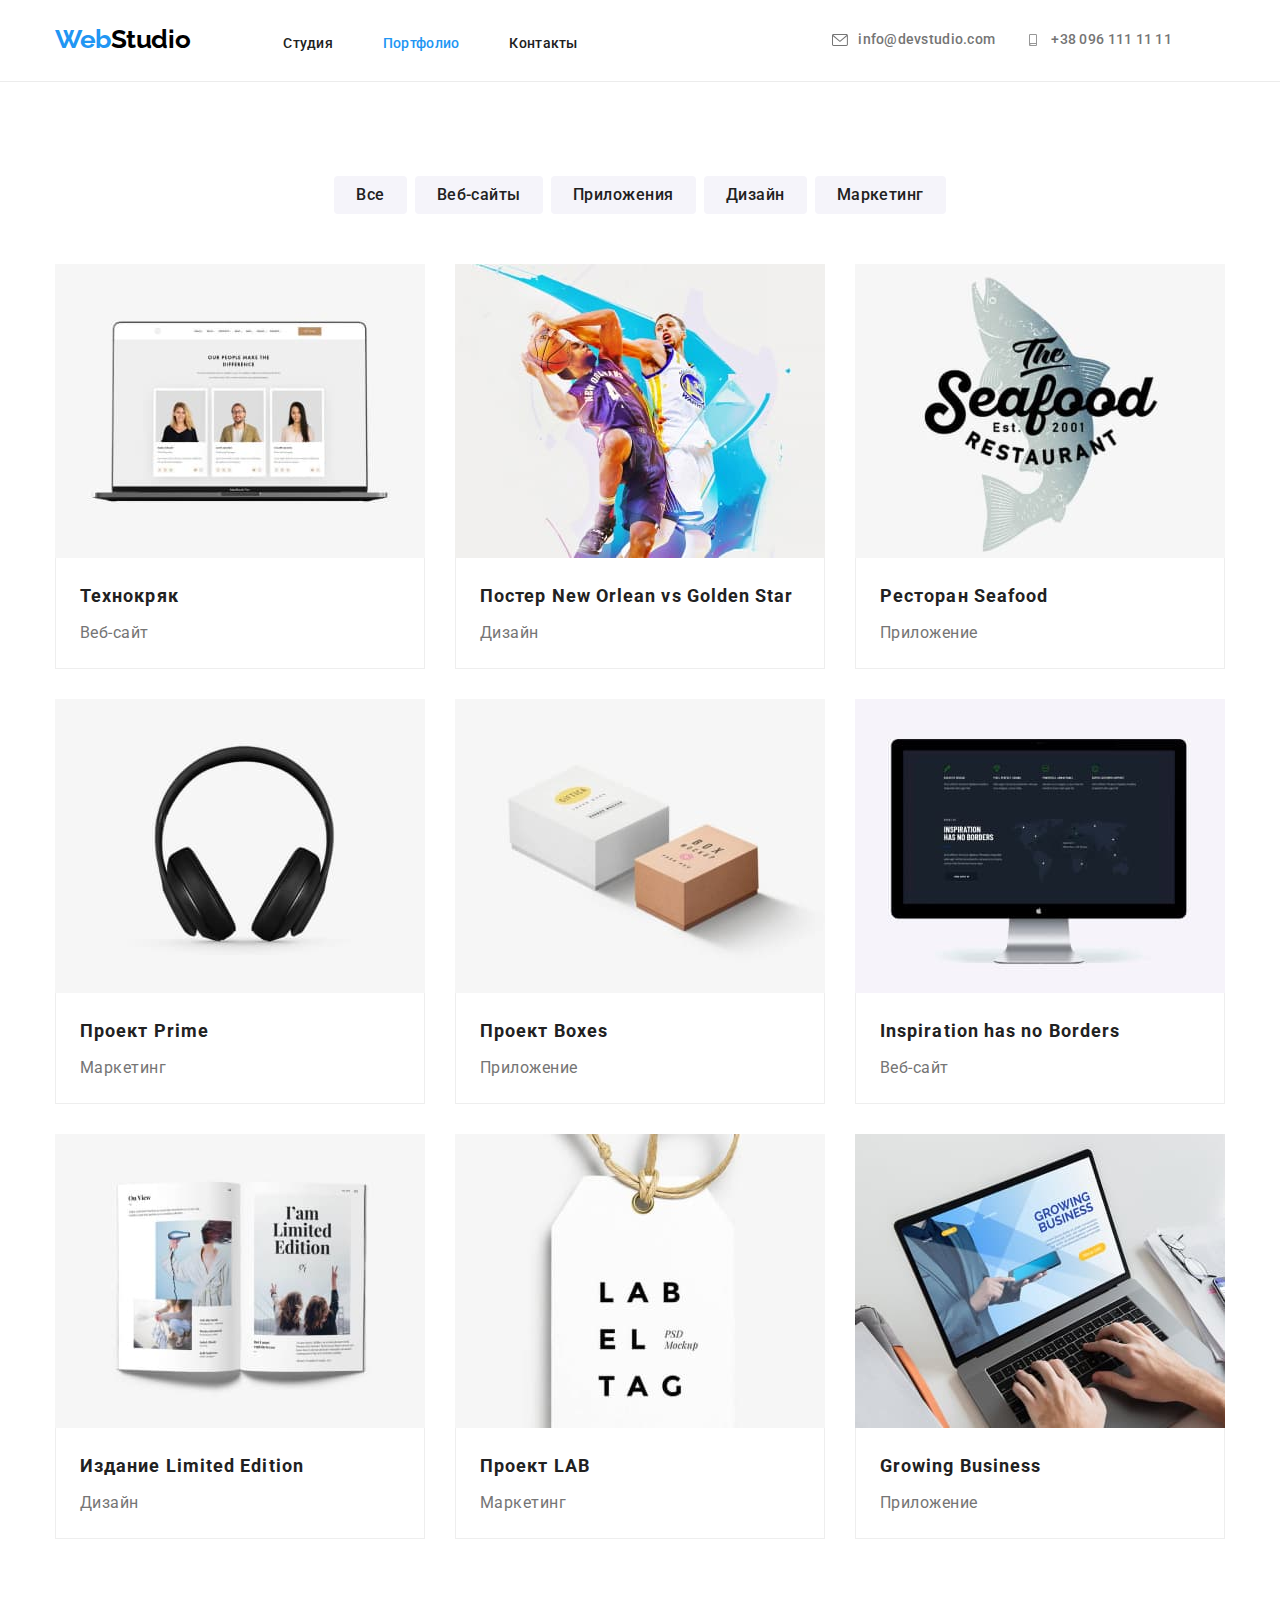
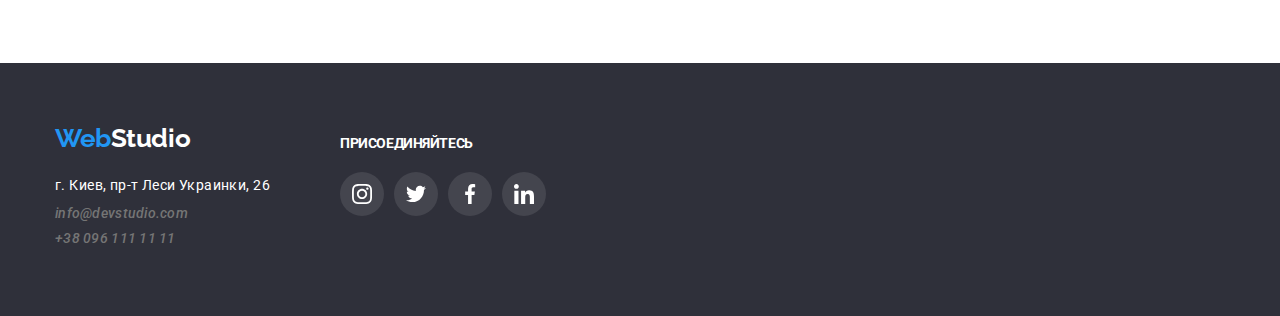
==== portfolio.html @ 840f4a46 "added files" ====
<!DOCTYPE html>
<html lang="ru">

<head>
    <meta charset="UTF-8">
    <meta http-equiv="X-UA-Compatible" content="IE=edge">
    <meta name="viewport" content="width=device-width, initial-scale=1.0">
    <title>Web Studio</title>
    <link rel="preconnect" href="https://fonts.googleapis.com">
    <link rel="preconnect" href="https://fonts.gstatic.com" crossorigin>
    <link
        href="https://fonts.googleapis.com/css2?family=Raleway:wght@700&family=Roboto:wght@400;500;700;900&display=swap"
        rel="stylesheet">
    <link rel="stylesheet" href="https://cdnjs.cloudflare.com/ajax/libs/modern-normalize/1.1.0/modern-normalize.css"
        integrity="sha512-Y0MM+V6ymRKN2zStTqzQ227DWhhp4Mzdo6gnlRnuaNCbc+YN/ZH0sBCLTM4M0oSy9c9VKiCvd4Jk44aCLrNS5Q=="
        crossorigin="anonymous" referrerpolicy="no-referrer" />
    <link rel="stylesheet" href="./css/styles.css">
</head>

<body>
    <!-- header -->
    <header class="header">
        <div class="container">
            <nav>
                <a href="./index.html" class="header-logo link"><span class="header-logo-alt">Web</span>Studio</a>
                <ul class="header-nav">
                    <li> <a href="./index.html" class="link header-link">Студия</a> </li>
                    <li> <a href="./portfolio.html" class="link current header-link">Портфолио</a> </li>
                    <li> <a href="" class="link header-link">Контакты</a> </li>
                </ul>

                <ul class="header-links">
                    <li> <a href="mailto:info@devstudio.com" class="link contact-link">
                            <svg class="contacts-logo">
                                <use href="./images/sprite.svg#icon-envelope"></use>
                            </svg>
                            info@devstudio.com</a> </li>
                    <li> <a href="tel:+380961111111" class="link contact-link">
                            <svg class="contacts-logo">
                                <use href="./images/sprite.svg#icon-smartphone"></use>
                            </svg>
                            +38 096 111 11 11</a> </li>
                </ul>
            </nav>
        </div>
    </header>
    <main>
        <h1 hidden> Our portfolio </h1>

        <section class="filters section">
            <div class="container">
                <ul class="filters-list">
                    <li>
                        <button type="button" class="filters-btn btn-alt"> Все </button>
                    </li>
                    <li>
                        <button type="button" class="filters-btn btn-alt"> Веб-сайты </button>
                    </li>
                    <li>
                        <button type="button" class="filters-btn btn-alt"> Приложения </button>
                    </li>
                    <li>
                        <button type="button" class="filters-btn btn-alt"> Дизайн </button>
                    </li>
                    <li>
                        <button type="button" class="filters-btn btn-alt"> Маркетинг</button>
                    </li>
                </ul>

                <h2 hidden> Our-works </h2>

                <ul class="works-list">
                    <li class="works-item">
                        <img src="./images/pf1.jpg" width="370px" alt="Сайт Технокряк" />
                        <div class="works-text-item">
                            <h3 class="works-item-title">Технокряк</h3>
                            <p class="works-item-text">Веб-сайт</p>
                        </div>
                    </li>
                    <li class="works-item">
                        <img src="./images/pf2.jpg" width="370px" alt="Баскетболисты" />
                        <div class="works-text-item">
                            <h3 class="works-item-title">Постер New Orlean vs Golden Star</h3>
                            <p class="works-item-text">Дизайн</p>
                        </div>
                    </li>
                    <li class="works-item">
                        <img src="./images/pf3.jpg" width="370px" alt="Логотип ресторана" />
                        <div class="works-text-item">
                            <h3 class="works-item-title">Ресторан Seafood</h3>
                            <p class="works-item-text">Приложение</p>
                        </div>
                    </li>
                    <li class="works-item">
                        <img src="./images/pf4.jpg" width="370px" alt="Наушники" />
                        <div class="works-text-item">
                            <h3 class="works-item-title">Проект Prime</h3>
                            <p class="works-item-text">Маркетинг</p>
                        </div>
                    </li>
                    <li class="works-item">
                        <img src="./images/pf5.jpg" width="370px" alt="Коробки" />
                        <div class="works-text-item">
                            <h3 class="works-item-title">Проект Boxes</h3>
                            <p class="works-item-text">Приложение</p>
                        </div>
                    </li>
                    <li class="works-item">
                        <img src="./images/pf6.jpg" width="370px" alt="iMac" />
                        <div class="works-text-item">
                            <h3 class="works-item-title">Inspiration has no Borders</h3>
                            <p class="works-item-text">Веб-сайт</p>
                        </div>
                    </li>
                    <li class="works-item">
                        <img src="./images/pf7.jpg" width="370px" alt="Книга" />
                        <div class="works-text-item">
                            <h3 class="works-item-title">Издание Limited Edition</h3>
                            <p class="works-item-text">Дизайн</p>
                        </div>
                    </li>
                    <li class="works-item">
                        <img src="./images/pf8.jpg" width="370px" alt="Этикетка" />
                        <div class="works-text-item">
                            <h3 class="works-item-title">Проект LAB</h3>
                            <p class="works-item-text">Маркетинг</p>
                        </div>
                    </li>
                    <li class="works-item">
                        <img src="./images/pf9.jpg" width="370px" alt="Macbook" />
                        <div class="works-text-item">
                            <h3 class="works-item-title">Growing Business</h3>
                            <p class="works-item-text">Приложение</p>
                        </div>
                    </li>

                </ul>
            </div>
        </section>
    </main>
    <!-- our contacts -->

    <footer class="footer">
        <div class="container">
            <div class="footer-blocks">
                <div class="adress-block">
                    <a href="./index.html" class="link footer-logo"><span class="footer-logo-alt">Web</span>Studio</a>
                    <address class="address">
                        <ul class="footer-links">
                            <li>
                                <p class="physical-address"> г. Киев, пр-т Леси Украинки, 26</p>
                            </li>
                            <li> <a href="mailto:info@devstudio.com" class="link contact-link">info@devstudio.com</a>
                            </li>
                            <li> <a href="tel:+380961111111" class="link contact-link">+38 096 111 11 11</a> </li>
                        </ul>
                    </address>
                </div>
                <div class="join">
                    <p class="join-text">присоединяйтесь</p>
                    <ul class="join-logo-block">
                        <li class="join-logo-item">
                            <a href="#" class="link"></a>
                            <svg class="join-logo">
                                <use href="./images/sprite.svg#icon-instagram"></use>
                            </svg>
                        </li>
                        <li class="join-logo-item">
                            <a href="#" class="link"></a>
                            <svg class="join-logo">
                                <use href="./images/sprite.svg#icon-twitter"></use>
                            </svg>
                        </li>
                        <li class="join-logo-item">
                            <a href="#" class="link"></a>
                            <svg class="join-logo">
                                <use href="./images/sprite.svg#icon-facebook"></use>
                            </svg>
                        </li>
                        <li class="join-logo-item">
                            <a href="#" class="link"></a>
                            <svg class="join-logo">
                                <use href="./images/sprite.svg#icon-linkedin"></use>
                            </svg>
                        </li>
                    </ul>
                </div>

            </div>
        </div>
    </footer>
</body>

</html>
---- css/styles.css ----
/* цвет заголовков и ссылок #212121 */

/* цвет активных ссылок и кнопки #2196F3 */

/* цвет текстовых блоков, должности и номера телефона в хедере #757575 */

/* фон #E5E5E5 */

/* вторичный фон #2F303A*/

/* фон хедера и цвет текста активных кнопок  #FFFFFF*/

/* третий цвет фона и цвет неактивных кнопок портфолио #F5F4FA */

:root {
  --primary-text-color: #212121;
  --secondary-text-color: #757575;
  --accent-color: #2196f3;
  --primary-background-color: #ffffff;
  --secondary-background-color: #2f303a;
  --tertiary-background-color: #f5f4fa;
}

h1, h2, h3, h4, h5, h6, p {
  margin: 0;
  padding: 0;
}

ul {
  list-style: none;
  margin: 0;
  padding: 0;
}

img {
  display: block;
}

.link {
  text-decoration: none;
  font-family: Roboto, sans-serif;
  color: #212121;
}

.btn {
  width: 200px;
  height: 50px;
  display: block;
  color: #ffffff;
  background-color: var(--accent-color);
  font-family: Roboto, sans-serif;
  font-style: normal;
  font-weight: bold;
  font-size: 16px;
  line-height: 1.87;
  align-items: center;
  text-align: center;
  letter-spacing: 0.06em;
  border: none;
  border-radius: 4px;
  cursor: pointer;
  box-shadow: 0px 4px 4px rgba(0, 0, 0, 0.15);
  border-radius: 4px;
}

body {
  background-color: var(--primary-background-color);
  color: var(--primary-text-color);
  font-family: Roboto, sans-serif;
  font-size: 14px;
  line-height: 1.71;
  letter-spacing: -0.03em;
}

.container {
  width: 1200px;
  padding-left: 15px;
  padding-right: 15px;
  margin: 0 auto;
  /* outline: 2px solid tomato; */
}

.section {
  padding-top: 94px;
  padding-bottom: 94px;
}

/* header styles */

.header {
  padding-top: 24px;
  padding-bottom: 25px;
  background-color: #ffffff;
  border-bottom: 1px solid #ECECEC;
  max-width: 1600px;
  margin-right: auto;
  margin-left: auto;
}

.header nav {
  display: flex;
}

.header-logo {
  margin-right: 93px;
  display: block;
  color: #000000;
  font-family: Raleway, sans-serif;
  font-weight: 700;
  font-size: 26px;
  line-height: 1.19;
}

.header-logo-alt {
  color: #2196f3;
}

.header-nav {
  margin-left: -50px;
  margin-right: 305px;
  max-width: 294px;
  padding-top: 8px;
  display: flex;
}

.header-nav .link {
  flex-basis: calc((100% / 3) - 50px);
  margin-left: 50px;
  font-weight: 500;
  font-size: 14px;
  line-height: 1.14;
  letter-spacing: 0.02em;
}

.header-nav .link:hover, .header-nav .link:focus {
  color: var(--accent-color);
}

.header-nav .link.current {
  color: var(--accent-color);
}

.header-links {
  padding-top: 8px;
  display: flex;
}

.header-links .link {
  color: var(--secondary-text-color);
  font-weight: 500;
  line-height: 1.14;
  letter-spacing: 0.02em;
}

.contact-link {
  display: flex;
  align-items: center;
}

.contacts-logo {
  width: 16px;
  height: 12px;
  margin-right: 10px;
  fill: var(--secondary-text-color);
}

.header-links .contact-link:first-child {
  margin-right: 30px;
}

.header-links .contact-link:hover, .header-links .contact-link:focus {
  color: var(--accent-color);
}

.header-links .contact-link:hover .contacts-logo, .header-links .contact-link:focus contacts-logo {
  fill: var(--accent-color);
}

/* Hat or Hero styles */

.hero {
  color: #ffffff;
  /* background: var(--secondary-background-color); */
  max-width: 1600px;
  margin-right: auto;
  margin-left: auto;
  padding-top: 200px;
  padding-bottom: 200px;
  background-image: linear-gradient(rgba(47, 48, 58, 0.4), rgba(47, 48, 58, 0.4)), url(../images/hb.jpg);
  background-repeat: no-repeat;
  background-position: center;
  background-size: cover;
}

.hero-title {
  max-width: 696px;
  margin: 0 auto 30px;
  font-weight: 900;
  font-size: 44px;
  line-height: 1.36;
  letter-spacing: 0.06em;
  text-transform: uppercase;
  text-align: center;
}

.hero-btn {
  margin: 0 auto;
}

.hero-btn:hover, .hero-btn:focus {
  background-color: #188CE8;
}

/* features */

/* .features {
  padding-top: 94px;
  padding-bottom: 94px;
} */

.features-list {
  display: flex;
  margin-left: -30px;
}

.features-item {
  flex-basis: calc(100% / 4) -30px;
  margin-left: 30px;
}

.features-logo {
  width: 70px;
  height: 70px;
}

.features-logo-block {
  display: flex;
  align-items: center;
  padding-left: 100px;
  padding-right: 100px;
  padding-top: 25px;
  padding-bottom: 25px;
}

.features-item-title {
  font-weight: bold;
  line-height: 1.14;
  text-transform: uppercase;
  margin-bottom: 10px;
}

.features-text {
  color: var(--secondary-text-color);
}

/* what we do section */

.working {
  padding-bottom: 94px;
}

.working-title {
  font-weight: bold;
  font-size: 36px;
  line-height: 1.67;
  text-align: center;
  margin-bottom: 50px;
}

.working-list {
  display: flex;
  justify-content: space-between;
}

/* our team */

.team {
  /* background-color: var(--tertiary-background-color); */
  /* padding-top: 94px;
  padding-bottom: 94px; */
  max-width: 1600px;
  margin-right: auto;
  margin-left: auto;
  background-image: linear-gradient(var(--tertiary-background-color), var(--tertiary-background-color));
  background-repeat: no-repeat;
  background-position: center;
  background-size: cover;
}

.team-title {
  margin-bottom: 50px;
  font-weight: bold;
  font-size: 36px;
  line-height: 1.67;
  text-align: center;
}

.team-list {
  display: flex;
  margin-left: -30px;
}

.team-item {
  flex-basis: calc(100% / 4) - 30px;
  margin-left: 30px;
  background-color: #ffffff;
  box-shadow: 0px 1px 3px rgba(0, 0, 0, 0.12), 0px 1px 1px rgba(0, 0, 0, 0.14), 0px 2px 1px rgba(0, 0, 0, 0.2);
  border-radius: 0px 0px 4px 4px;
}

.team-text-item {
  margin-top: 30px;
  /* margin-bottom: 30px; */
}

.team-logo-block {
  display: flex;
  fill: #AFB1B8;
}

.team-logo-item {
  display: flex;
  justify-content: center;
  align-items: center;
  width: 44px;
  height: 44px;
  border-radius: 50%;
  margin-top: 16px;
  margin-bottom: 30px;
  margin-right: 10px;
}

.team-logo-item:first-child {
  margin-left: 32px;
}

.team-logo-item:last-child {
  margin-right: 0px;
}

.team-logo-item:hover, .team-logo-item:focus {
  background-color: #2196F3;
}

.team-logo-item:hover, .team-logo-item:focus {
  fill: #ffffff;
}

.team-logo {
  width: 20px;
  height: 20px;
}

.team-item-title {
  margin-bottom: 10px;
  font-weight: 500;
  font-size: 16px;
  line-height: 1.19;
  text-align: center;
}

.team-item-text {
  font-weight: normal;
  font-size: 16px;
  line-height: 1.19;
  text-align: center;
  color: var(--secondary-text-color);
}

/* clients */

.client-title {
  margin-bottom: 50px;
  font-weight: bold;
  font-size: 36px;
  line-height: 1.67;
  text-align: center;
}

.client-logo-block {
  display: flex;
  fill: #AFB1B8;
}

.client-logo {
  width: 106px;
  height: 60px;
}

.client-logo-item {
  display: flex;
  justify-content: center;
  align-items: center;
  width: 170px;
  height: 92px;
  border-radius: 4px;
  border: 1px solid #AFB1B8;
  margin-right: 30px;
}

.client-logo-item:last-child {
  margin-right: 0px;
}

.client-logo-item:hover, .client-logo-item:focus {
  border-color: #2196F3;
}

.client-logo-item:hover, .client-logo-item:focus {
  fill: #2196F3;
}

/* footer */

.footer {
  /* background-color: var(--secondary-background-color); */
  max-width: 1600px;
  margin-right: auto;
  margin-left: auto;
  padding-top: 60px;
  padding-bottom: 60px;
  background-image: linear-gradient(var(--secondary-background-color), var(--secondary-background-color));
  background-repeat: no-repeat;
  background-position: center;
  background-size: cover;
}

.footer-blocks {
  display: flex;
}

.footer-logo {
  display: block;
  margin-bottom: 20px;
  font-family: Raleway, sans-serif;
  font-weight: 700;
  font-size: 26px;
  line-height: 1.19;
  color: var(--primary-background-color);
}

.footer-logo-alt {
  color: #2196f3;
}

.physical-address {
  display: block;
  margin-bottom: 9px;
  font-style: normal;
  font-weight: normal;
  font-size: 14px;
  line-height: 1.71;
  letter-spacing: 0.03em;
  color: #ffffff;
}

.footer-links .link {
  display: block;
  color: var(--secondary-text-color);
  font-weight: 500;
  line-height: 1.14;
  letter-spacing: 0.02em;
}

.footer-links .contact-link:first-child {
  margin-bottom: 9px;
}

.footer-links .link:hover, .footer-links .link:focus {
  color: var(--accent-color);
}

.join {
  font-weight: bold;
  line-height: 1.21;
  text-transform: uppercase;
  color: #FFFFFF;
  margin-top: 12px;
  margin-left: 70px;
}

.join-logo-block {
  display: flex;
  fill: #FFFFFF;
  margin-top: 20px;
}

.join-logo-item {
  display: flex;
  justify-content: center;
  align-items: center;
  width: 44px;
  height: 44px;
  border-radius: 50%;
  background: rgba(255, 255, 255, 0.1);
  margin-right: 10px;
}

/* .join-logo-item:first-child {
  margin-left: 32px;
} */

.join-logo-item:last-child {
  margin-right: 0px;
}

.join-logo-item:hover, .team-logo-item:focus {
  background-color: #2196F3;
}

.join-logo-item:hover, .team-logo-item:focus {
  fill: #ffffff;
}

.join-logo {
  width: 20px;
  height: 20px;
}

/* portfolio section */

.btn-alt {
  padding: 6px 22px;
  display: block;
  color: var(--primary-text-color);
  background-color: var(--tertiary-background-color);
  font-family: Roboto, sans-serif;
  font-weight: 500;
  font-size: 16px;
  line-height: 1.62;
  text-align: center;
  letter-spacing: 0.03em;
  border: none;
  border-radius: 4px;
  cursor: pointer;
}

.filters-list {
  display: flex;
  margin-bottom: 50px;
  margin-left: -8px;
  justify-content: center;
}

.filters-btn {
  flex-basis: content;
  margin-left: 8px;
}

.filters-btn:hover, .filters-btn:focus {
  color: #ffffff;
  background-color: var(--accent-color);
}

.filters-list {
  justify-content: center;
}

.works-list {
  display: flex;
  flex-wrap: wrap;
  margin-left: -30px;
}

.works-item {
  background: #FFFFFF;
  flex-basis: calc(100% / 3) - 30px;
  /* max-width: 370px; */
  margin-left: 30px;
  margin-bottom: 30px;
}

.works-item:hover, .works-item:focus {
  box-shadow: 0px 1px 1px rgba(0, 0, 0, 0.12), 0px 4px 4px rgba(0, 0, 0, 0.06), 1px 4px 6px rgba(0, 0, 0, 0.16);
  ;
}

.works-text-item {
  padding-top: 20px;
  padding-bottom: 20px;
  padding-left: 24px;
  padding-right: 24px;
  border: 1px solid #EEEEEE;
  border-top: none;
}

.works-item-title {
  margin-bottom: 4px;
  font-weight: bold;
  font-size: 18px;
  line-height: 2;
  letter-spacing: 0.06em;
}

.works-item-text {
  font-size: 16px;
  line-height: 1.87;
  letter-spacing: 0.03em;
  color: var(--secondary-text-color);
}

/* box-shadow: 0px 1px 1px rgba(0, 0, 0, 0.12), 0px 4px 4px rgba(0, 0, 0, 0.06), 1px 4px 6px rgba(0, 0, 0, 0.16); */
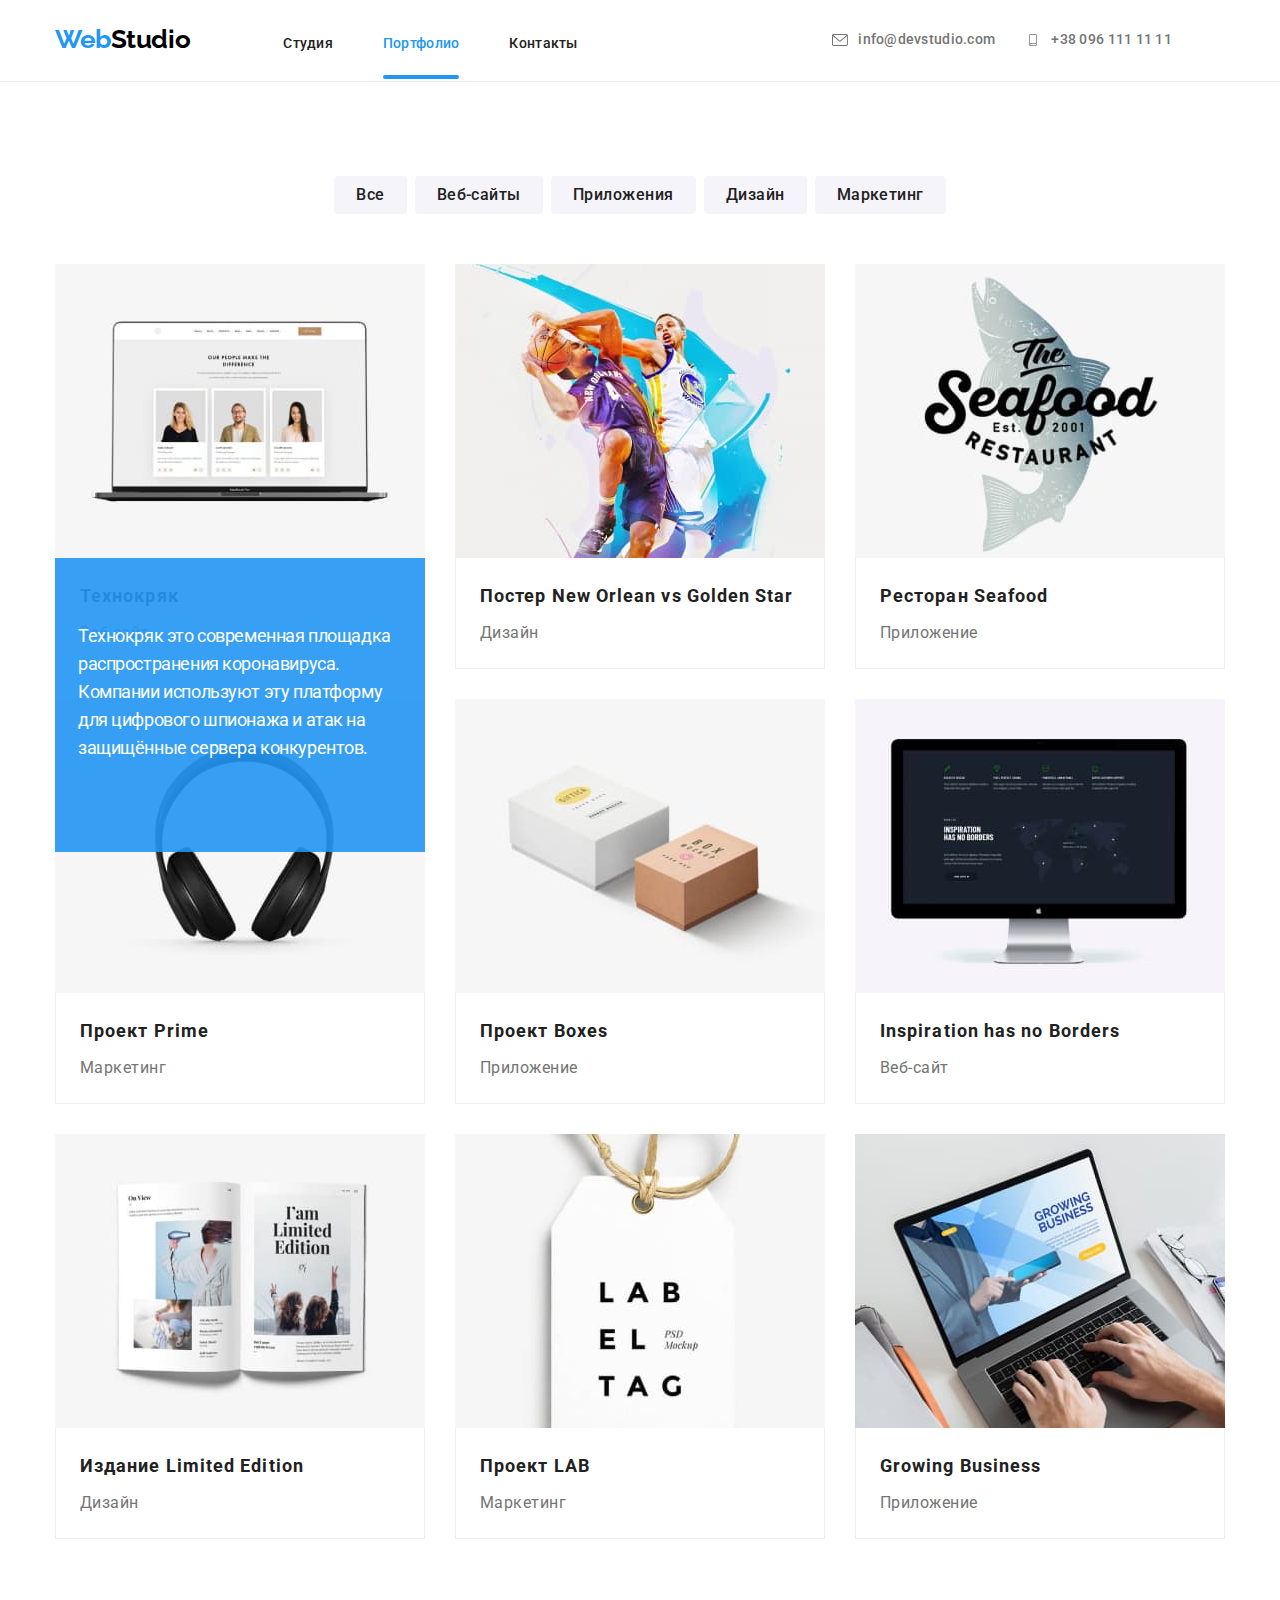
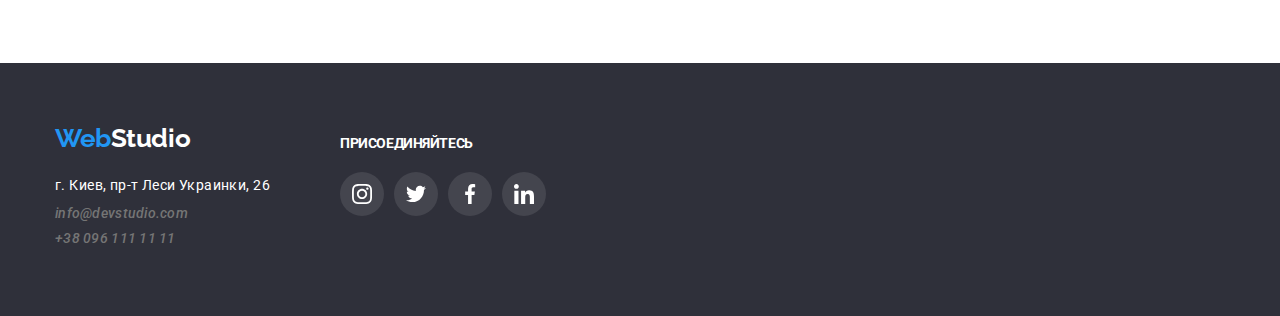
==== commit a3fb4542: "animation failed" ====
--- a/portfolio.html
+++ b/portfolio.html
@@ -71,7 +71,13 @@
 
                 <ul class="works-list">
                     <li class="works-item">
-                        <img src="./images/pf1.jpg" width="370px" alt="Сайт Технокряк" />
+                        <div class="works-image-block">
+                            <img src="./images/pf1.jpg" width="370px" alt="Сайт Технокряк" />
+                            <p class="works-item-hidden">Технокряк это современная площадка распространения
+                                коронавируса.
+                                Компании используют эту платформу для цифрового
+                                шпионажа и атак на защищённые сервера конкурентов.</p>
+                        </div>
                         <div class="works-text-item">
                             <h3 class="works-item-title">Технокряк</h3>
                             <p class="works-item-text">Веб-сайт</p>
--- a/css/styles.css
+++ b/css/styles.css
@@ -130,10 +130,23 @@
   font-size: 14px;
   line-height: 1.14;
   letter-spacing: 0.02em;
+  transition: color 250ms cubic-bezier(0.4, 0, 0.2, 1);
+  position: relative;
 }
 
 .header-nav .link:hover, .header-nav .link:focus {
   color: var(--accent-color);
+}
+
+.header-nav .current.link::after {
+  content: "";
+  width: 100%;
+  height: 4px;
+  border-radius: 2px;
+  background-color: var(--accent-color);
+  position: absolute;
+  left: 0;
+  bottom: -28px;
 }
 
 .header-nav .link.current {
@@ -155,6 +168,7 @@
 .contact-link {
   display: flex;
   align-items: center;
+  transition: color 250ms cubic-bezier(0.4, 0, 0.2, 1);
 }
 
 .contacts-logo {
@@ -162,6 +176,7 @@
   height: 12px;
   margin-right: 10px;
   fill: var(--secondary-text-color);
+  transition: fill 250ms cubic-bezier(0.4, 0, 0.2, 1);
 }
 
 .header-links .contact-link:first-child {
@@ -205,6 +220,7 @@
 
 .hero-btn {
   margin: 0 auto;
+  transition: background-color 250ms cubic-bezier(0.4, 0, 0.2, 1);
 }
 
 .hero-btn:hover, .hero-btn:focus {
@@ -269,7 +285,32 @@
 
 .working-list {
   display: flex;
-  justify-content: space-between;
+  margin-left: -30px;
+}
+
+.working-item {
+  flex-basis: calc(100% / 3) -30px;
+  margin-left: 30px;
+  position: relative;
+  overflow: hidden;
+  text-align: center;
+}
+
+.working-overtext {
+  width: 370px;
+  height: 70px;
+  position: absolute;
+  bottom: 0;
+  left: 0;
+  margin: 0;
+  padding: 27px 0px;
+  background: rgba(47, 48, 58, 0.8);
+  font-size: 14px;
+  line-height: 1.14;
+  font-weight: bold;
+  letter-spacing: 0.03em;
+  text-transform: uppercase;
+  color: #FFFFFF;
 }
 
 /* our team */
@@ -328,6 +369,7 @@
   margin-top: 16px;
   margin-bottom: 30px;
   margin-right: 10px;
+  transition: fill 250ms cubic-bezier(0.4, 0, 0.2, 1), background-color 250ms cubic-bezier(0.4, 0, 0.2, 1);
 }
 
 .team-logo-item:first-child {
@@ -396,6 +438,7 @@
   border-radius: 4px;
   border: 1px solid #AFB1B8;
   margin-right: 30px;
+  transition: fill 250ms cubic-bezier(0.4, 0, 0.2, 1), background-color 250ms cubic-bezier(0.4, 0, 0.2, 1);
 }
 
 .client-logo-item:last-child {
@@ -460,6 +503,7 @@
   font-weight: 500;
   line-height: 1.14;
   letter-spacing: 0.02em;
+  transition: color 250ms cubic-bezier(0.4, 0, 0.2, 1);
 }
 
 .footer-links .contact-link:first-child {
@@ -494,6 +538,7 @@
   border-radius: 50%;
   background: rgba(255, 255, 255, 0.1);
   margin-right: 10px;
+  transition: fill 250ms cubic-bezier(0.4, 0, 0.2, 1), background-color 250ms cubic-bezier(0.4, 0, 0.2, 1);
 }
 
 /* .join-logo-item:first-child {
@@ -545,6 +590,7 @@
 .filters-btn {
   flex-basis: content;
   margin-left: 8px;
+  transition: fill 250ms cubic-bezier(0.4, 0, 0.2, 1), background-color 250ms cubic-bezier(0.4, 0, 0.2, 1);
 }
 
 .filters-btn:hover, .filters-btn:focus {
@@ -556,6 +602,8 @@
   justify-content: center;
 }
 
+/* portfolio works */
+
 .works-list {
   display: flex;
   flex-wrap: wrap;
@@ -565,14 +613,53 @@
 .works-item {
   background: #FFFFFF;
   flex-basis: calc(100% / 3) - 30px;
-  /* max-width: 370px; */
   margin-left: 30px;
   margin-bottom: 30px;
+  transition: box-shadow 250ms cubic-bezier(0.4, 0, 0.2, 1);
 }
 
 .works-item:hover, .works-item:focus {
   box-shadow: 0px 1px 1px rgba(0, 0, 0, 0.12), 0px 4px 4px rgba(0, 0, 0, 0.06), 1px 4px 6px rgba(0, 0, 0, 0.16);
   ;
+}
+
+.works-item .works-image-block. works-item-hidden::after {
+  content: "";
+  animation-name: movetotop;
+  animation-duration: 250ms;
+  animation-timing-function: cubic-bezier(0.4, 0, 0.2, 1);
+}
+
+@keyframes movetotop {
+  0% {
+    transform: translateY(0%);
+  }
+  
+  100% {
+    transform: translateY(100%);
+  }
+}
+
+.works-image-block {
+  position: relative;
+  /* overflow: hidden; */
+}
+
+.works-item-hidden {
+  display: block;
+  position: absolute;
+  width: 370px;
+  height: 294px;
+  padding: 64px 23px;
+  font-weight: normal;
+  font-size: 18px;
+  line-height: 1.56;
+  color: #FFFFFF;
+  background: rgba(33, 150, 243, 0.9);
+  /* top: 0; */
+  /* transition-property: transform;
+  transition-duration: 250ms;
+  transition-timing-function: cubic-bezier(0.4, 0, 0.2, 1); */
 }
 
 .works-text-item {
@@ -599,4 +686,48 @@
   color: var(--secondary-text-color);
 }
 
-/* box-shadow: 0px 1px 1px rgba(0, 0, 0, 0.12), 0px 4px 4px rgba(0, 0, 0, 0.06), 1px 4px 6px rgba(0, 0, 0, 0.16); */+/* modal window */
+
+.backdrop {
+  width: 100%;
+  height: 100%;
+  position: fixed;
+  top: 0;
+  left: 0;
+  background-color: rgba(0, 0, 0, 0.2);
+  ;
+}
+
+.modal {
+  width: 528px;
+  height: 581px;
+  background-color: #ffffff;
+  box-shadow: 0px 1px 3px rgba(0, 0, 0, 0.12), 0px 1px 1px rgba(0, 0, 0, 0.14), 0px 2px 1px rgba(0, 0, 0, 0.2);
+  border-radius: 4px;
+  position: absolute;
+  left: 50%;
+  top: 50%;
+  padding: 40px;
+  transform: translate(-50%, -50%);
+}
+
+.close-btn {
+  position: absolute;
+  width: 30px;
+  height: 30px;
+  border-radius: 50%;
+  border: 1px solid rgba(0, 0, 0, 0.1);
+  background-color: transparent;
+  right: 8px;
+  top: 8px;
+}
+
+.close-icon {
+  width: 11px;
+  height: 11px;
+}
+
+.backdrop.is-hidden {
+  opacity: 0;
+  pointer-events: none;
+}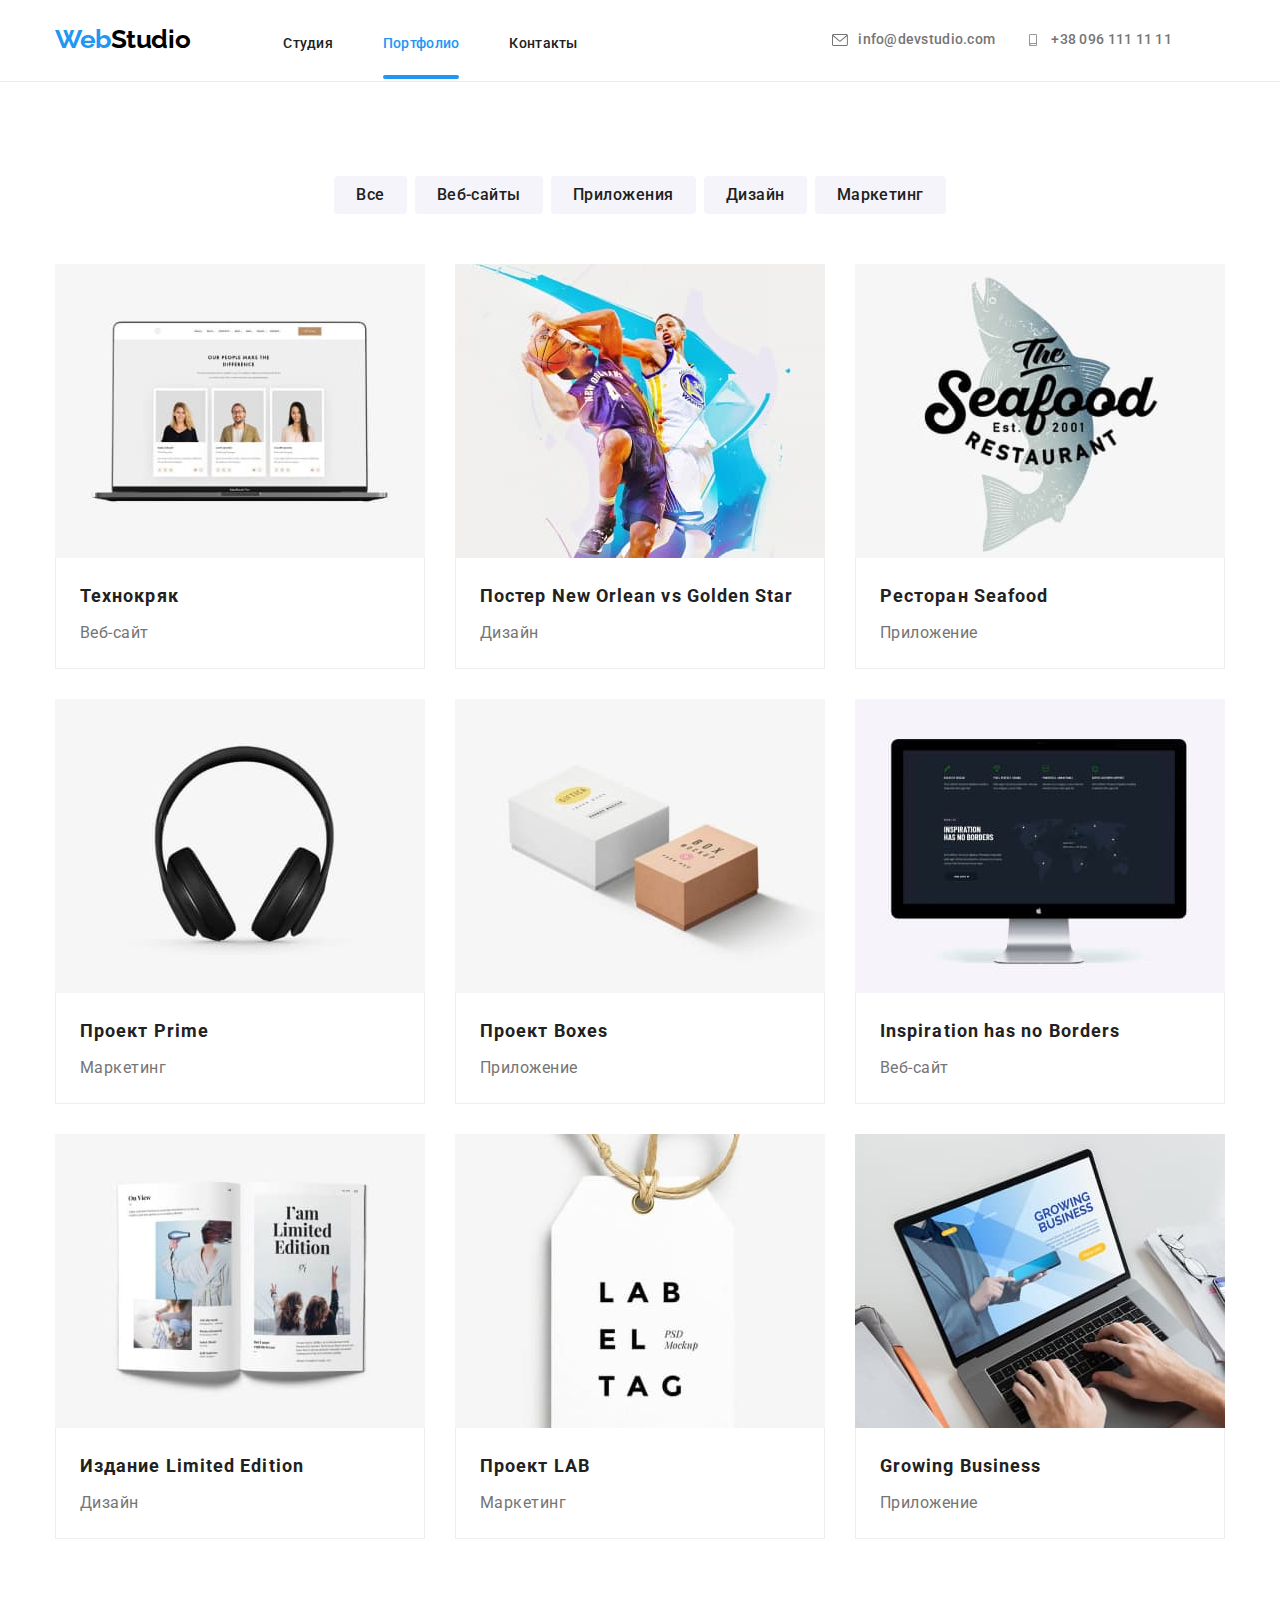
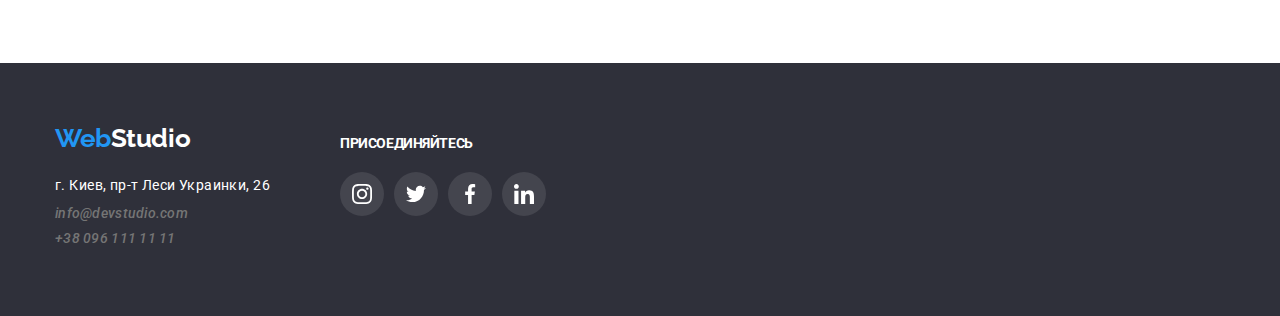
==== commit 29e2366d: "added portfolio overlay" ====
--- a/portfolio.html
+++ b/portfolio.html
@@ -84,56 +84,86 @@
                         </div>
                     </li>
                     <li class="works-item">
-                        <img src="./images/pf2.jpg" width="370px" alt="Баскетболисты" />
+                        <div class="works-image-block">
+                            <img src="./images/pf2.jpg" width="370px" alt="Баскетболисты" />
+                            <p class="works-item-hidden">Overlay.</p>
+                        </div>
                         <div class="works-text-item">
                             <h3 class="works-item-title">Постер New Orlean vs Golden Star</h3>
                             <p class="works-item-text">Дизайн</p>
                         </div>
                     </li>
                     <li class="works-item">
-                        <img src="./images/pf3.jpg" width="370px" alt="Логотип ресторана" />
+                        <div class="works-image-block">
+                            <img src="./images/pf3.jpg" width="370px" alt="Логотип ресторана" />
+                            <p class="works-item-hidden">Overlay.</p>
+                        </div>
                         <div class="works-text-item">
                             <h3 class="works-item-title">Ресторан Seafood</h3>
                             <p class="works-item-text">Приложение</p>
                         </div>
                     </li>
                     <li class="works-item">
-                        <img src="./images/pf4.jpg" width="370px" alt="Наушники" />
+                        <div class="works-image-block">
+                            <img src="./images/pf4.jpg" width="370px" alt="Наушники" />
+                            <p class="works-item-hidden">Overlay.</p>
+                        </div>
+
                         <div class="works-text-item">
                             <h3 class="works-item-title">Проект Prime</h3>
                             <p class="works-item-text">Маркетинг</p>
                         </div>
                     </li>
                     <li class="works-item">
-                        <img src="./images/pf5.jpg" width="370px" alt="Коробки" />
+                        <div class="works-image-block">
+                            <img src="./images/pf5.jpg" width="370px" alt="Коробки" />
+                            <p class="works-item-hidden">Overlay.</p>
+                        </div>
+
                         <div class="works-text-item">
                             <h3 class="works-item-title">Проект Boxes</h3>
                             <p class="works-item-text">Приложение</p>
                         </div>
                     </li>
                     <li class="works-item">
-                        <img src="./images/pf6.jpg" width="370px" alt="iMac" />
+                        <div class="works-image-block">
+                            <img src="./images/pf6.jpg" width="370px" alt="iMac" />
+                            <p class="works-item-hidden">Overlay.</p>
+                        </div>
+
                         <div class="works-text-item">
                             <h3 class="works-item-title">Inspiration has no Borders</h3>
                             <p class="works-item-text">Веб-сайт</p>
                         </div>
                     </li>
                     <li class="works-item">
-                        <img src="./images/pf7.jpg" width="370px" alt="Книга" />
+                        <div class="works-image-block">
+                            <img src="./images/pf7.jpg" width="370px" alt="Книга" />
+                            <p class="works-item-hidden">Overlay.</p>
+                        </div>
+
                         <div class="works-text-item">
                             <h3 class="works-item-title">Издание Limited Edition</h3>
                             <p class="works-item-text">Дизайн</p>
                         </div>
                     </li>
                     <li class="works-item">
-                        <img src="./images/pf8.jpg" width="370px" alt="Этикетка" />
+                        <div class="works-image-block">
+                            <img src="./images/pf8.jpg" width="370px" alt="Этикетка" />
+                            <p class="works-item-hidden">Overlay.</p>
+                        </div>
+
                         <div class="works-text-item">
                             <h3 class="works-item-title">Проект LAB</h3>
                             <p class="works-item-text">Маркетинг</p>
                         </div>
                     </li>
                     <li class="works-item">
-                        <img src="./images/pf9.jpg" width="370px" alt="Macbook" />
+                        <div class="works-image-block">
+                            <img src="./images/pf9.jpg" width="370px" alt="Macbook" />
+                            <p class="works-item-hidden">Overlay.</p>
+                        </div>
+
                         <div class="works-text-item">
                             <h3 class="works-item-title">Growing Business</h3>
                             <p class="works-item-text">Приложение</p>
--- a/css/styles.css
+++ b/css/styles.css
@@ -623,26 +623,15 @@
   ;
 }
 
-.works-item .works-image-block. works-item-hidden::after {
-  content: "";
-  animation-name: movetotop;
-  animation-duration: 250ms;
-  animation-timing-function: cubic-bezier(0.4, 0, 0.2, 1);
-}
-
-@keyframes movetotop {
-  0% {
-    transform: translateY(0%);
-  }
-  
-  100% {
-    transform: translateY(100%);
-  }
-}
+.works-item:hover .works-item-hidden, .works-item:focus .works-item-hidden {
+  /* content: ""; */
+  transform: translateY(-294px);
+ }
+
 
 .works-image-block {
   position: relative;
-  /* overflow: hidden; */
+  overflow: hidden;
 }
 
 .works-item-hidden {
@@ -656,10 +645,8 @@
   line-height: 1.56;
   color: #FFFFFF;
   background: rgba(33, 150, 243, 0.9);
-  /* top: 0; */
-  /* transition-property: transform;
+  transition-timing-function: cubic-bezier(0.4, 0, 0.2, 1);
   transition-duration: 250ms;
-  transition-timing-function: cubic-bezier(0.4, 0, 0.2, 1); */
 }
 
 .works-text-item {
